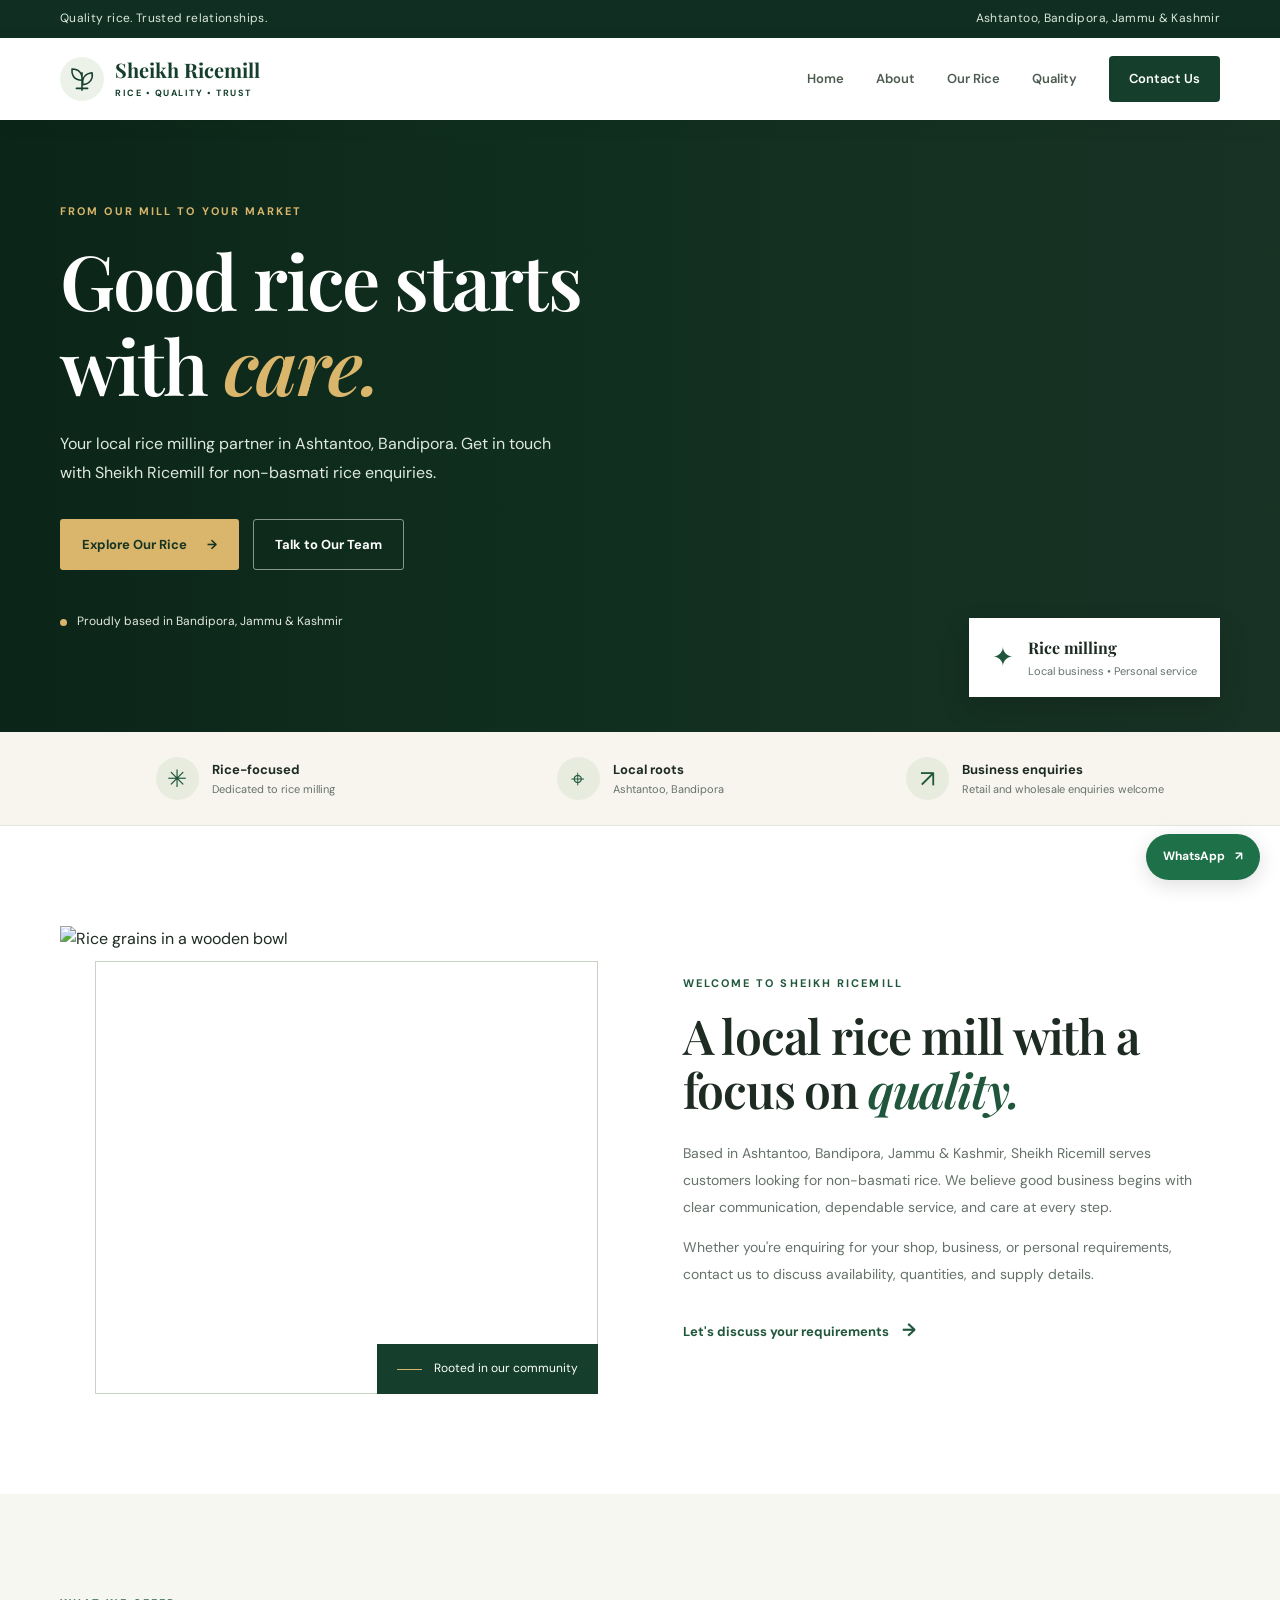
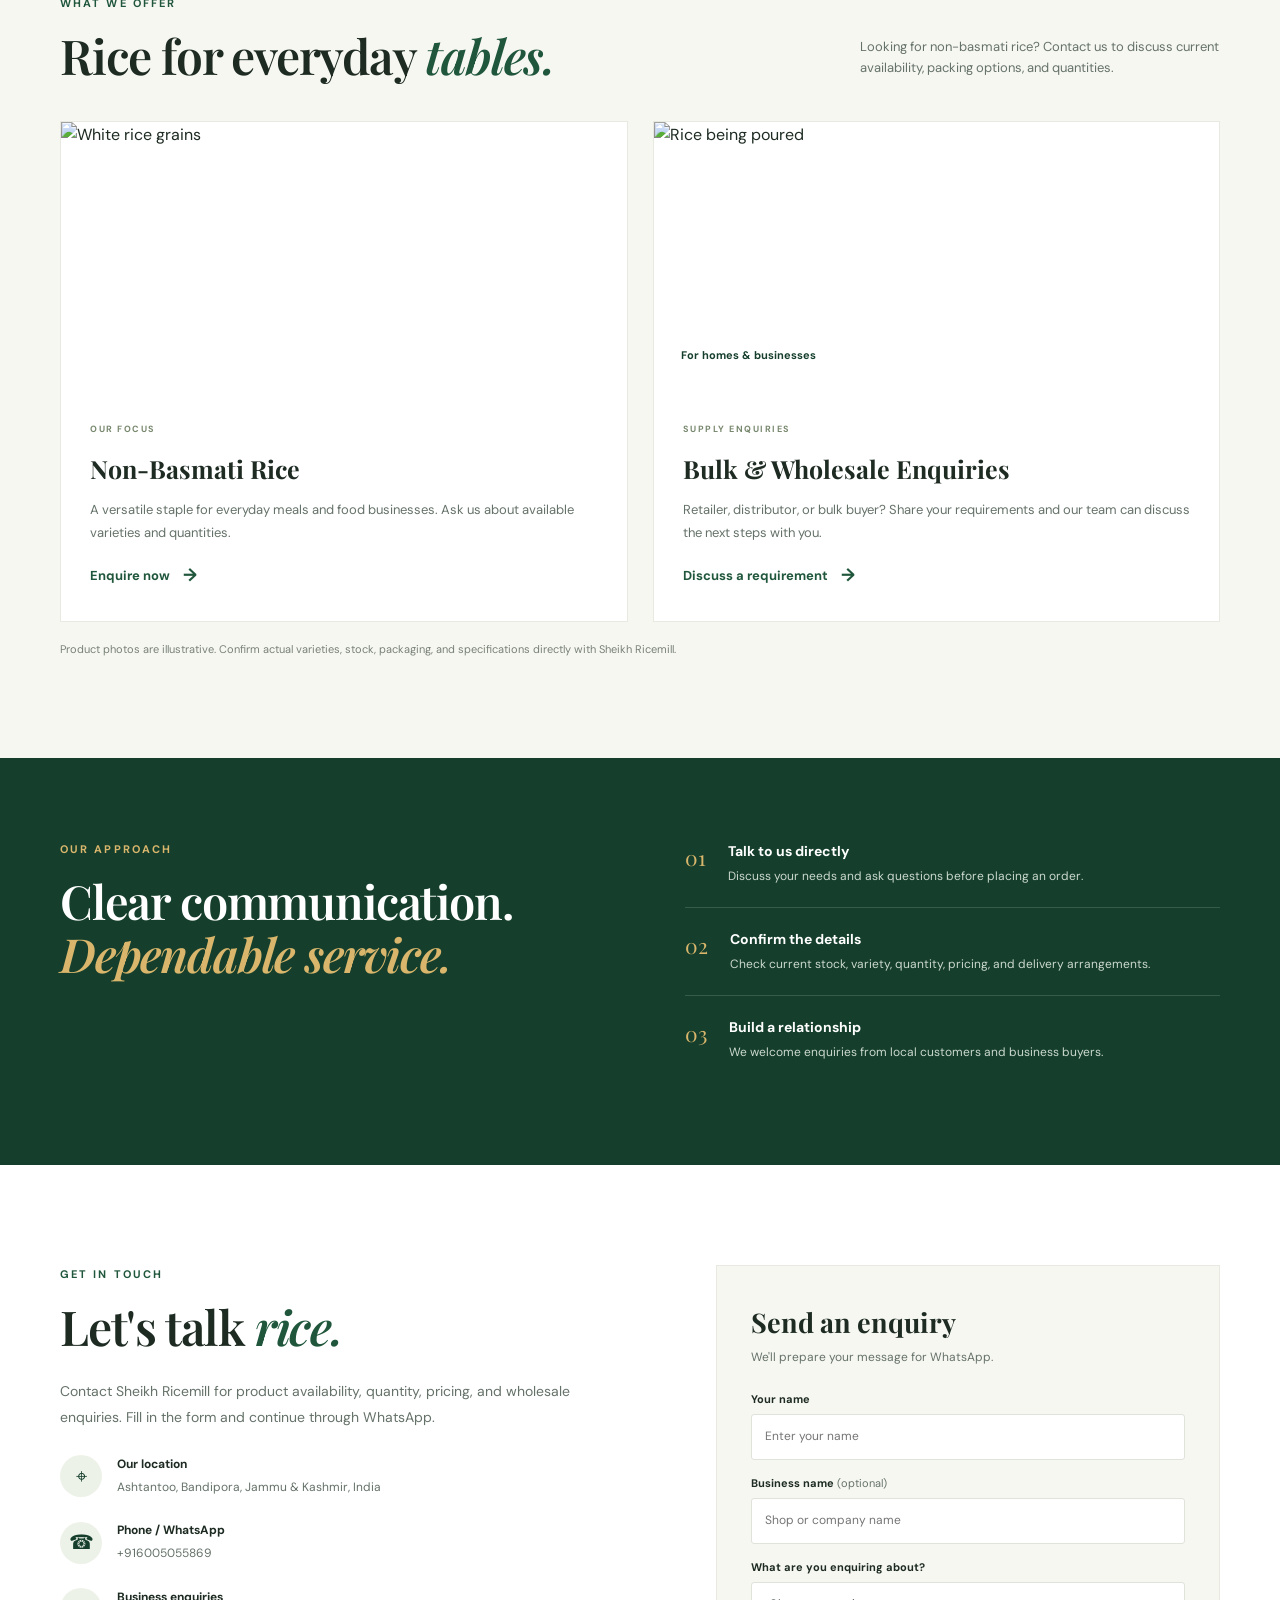
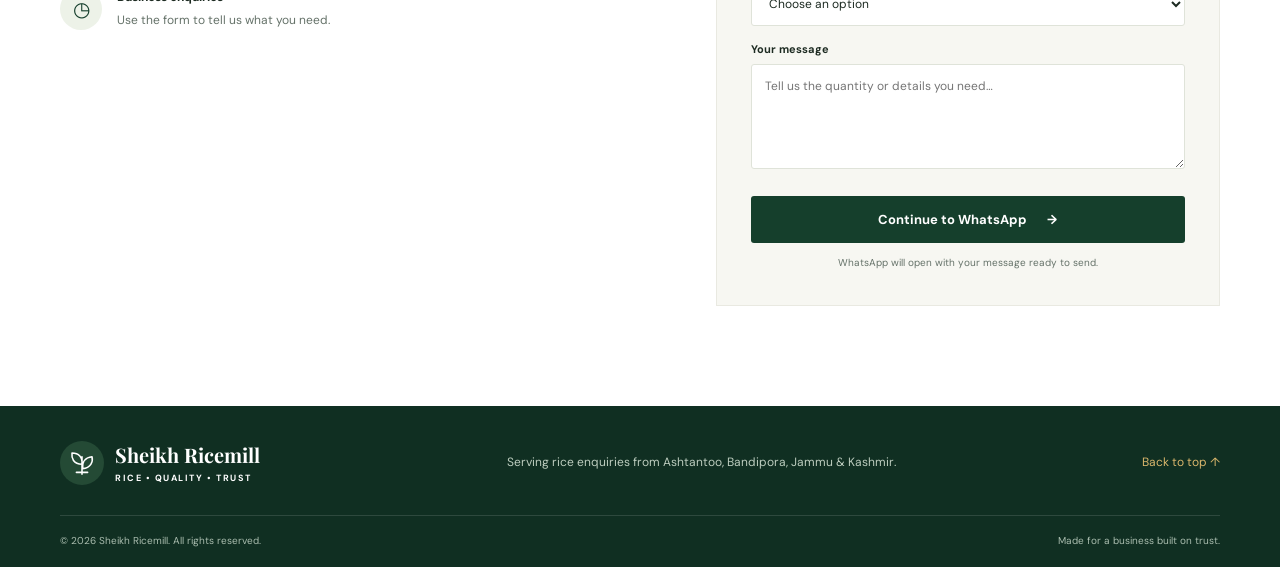
==== index.html @ 06259f1b "Add files via upload" ====
<!DOCTYPE html>
<html lang="en">
<head>
  <meta charset="UTF-8">
  <meta name="viewport" content="width=device-width, initial-scale=1.0">
  <meta name="description" content="Sheikh Ricemill in Ashtantoo, Bandipora, Jammu & Kashmir. Contact us for non-basmati rice enquiries and wholesale supply.">
  <meta name="theme-color" content="#153f2c">
  <title>Sheikh Ricemill | Non-Basmati Rice</title>
  <link rel="preconnect" href="https://fonts.googleapis.com">
  <link rel="preconnect" href="https://fonts.gstatic.com" crossorigin>
  <link href="https://fonts.googleapis.com/css2?family=DM+Sans:wght@400;500;600;700&family=Playfair+Display:wght@600;700&display=swap" rel="stylesheet">
  <link rel="stylesheet" href="styles.css">
</head>
<body>
  <div class="topbar"><div class="container topbar-inner"><span>Quality rice. Trusted relationships.</span><span>Ashtantoo, Bandipora, Jammu &amp; Kashmir</span></div></div>
  <header class="site-header">
    <div class="container nav-wrap">
      <a class="brand" href="#home" aria-label="Sheikh Ricemill home">
        <span class="brand-mark" aria-hidden="true"><svg viewBox="0 0 48 48"><path d="M24 42V14M24 26C10 26 7 16 8 8c11 0 17 7 16 18ZM25 33C38 32 42 22 40 14 30 15 24 22 25 33Z" fill="none" stroke="currentColor" stroke-width="2.5" stroke-linecap="round" stroke-linejoin="round"/><path d="M15 39h18" stroke="currentColor" stroke-width="2.5" stroke-linecap="round"/></svg></span>
        <span class="brand-copy"><strong>Sheikh Ricemill</strong><small>RICE • QUALITY • TRUST</small></span>
      </a>
      <button class="menu-toggle" aria-label="Open navigation" aria-expanded="false">☰</button>
      <nav class="nav-links" aria-label="Main navigation">
        <a href="#home">Home</a><a href="#about">About</a><a href="#products">Our Rice</a><a href="#quality">Quality</a><a href="#contact" class="nav-cta">Contact Us</a>
      </nav>
    </div>
  </header>

  <main>
    <section class="hero" id="home">
      <div class="hero-overlay"></div>
      <div class="container hero-content">
        <p class="eyebrow light">FROM OUR MILL TO YOUR MARKET</p>
        <h1>Good rice starts<br>with <em>care.</em></h1>
        <p class="hero-lede">Your local rice milling partner in Ashtantoo, Bandipora. Get in touch with Sheikh Ricemill for non-basmati rice enquiries.</p>
        <div class="hero-actions"><a class="button button-gold" href="#products">Explore Our Rice <span>→</span></a><a class="button button-outline" href="#contact">Talk to Our Team</a></div>
        <div class="hero-note"><span class="dot"></span> Proudly based in Bandipora, Jammu &amp; Kashmir</div>
      </div>
      <div class="hero-badge"><span class="badge-icon">✦</span><span><b>Rice milling</b><small>Local business • Personal service</small></span></div>
    </section>

    <section class="trust-strip"><div class="container trust-grid"><div><span class="trust-icon">✳</span><span><b>Rice-focused</b><small>Dedicated to rice milling</small></span></div><div><span class="trust-icon">⌖</span><span><b>Local roots</b><small>Ashtantoo, Bandipora</small></span></div><div><span class="trust-icon">↗</span><span><b>Business enquiries</b><small>Retail and wholesale enquiries welcome</small></span></div></div></section>

    <section class="section about-section" id="about"><div class="container two-col">
      <div class="about-art"><img src="https://images.unsplash.com/photo-1586201375761-83865001e31c?auto=format&fit=crop&w=1000&q=85" alt="Rice grains in a wooden bowl" loading="lazy"><div class="art-caption"><span class="caption-line"></span><span>Rooted in our community</span></div></div>
      <div class="section-copy"><p class="eyebrow">WELCOME TO SHEIKH RICEMILL</p><h2>A local rice mill with a focus on <em>quality.</em></h2><p>Based in Ashtantoo, Bandipora, Jammu &amp; Kashmir, Sheikh Ricemill serves customers looking for non-basmati rice. We believe good business begins with clear communication, dependable service, and care at every step.</p><p>Whether you're enquiring for your shop, business, or personal requirements, contact us to discuss availability, quantities, and supply details.</p><a class="text-link" href="#contact">Let's discuss your requirements <span>→</span></a></div>
    </div></section>

    <section class="section products-section" id="products"><div class="container"><div class="section-heading"><div><p class="eyebrow">WHAT WE OFFER</p><h2>Rice for everyday <em>tables.</em></h2></div><p>Looking for non-basmati rice? Contact us to discuss current availability, packing options, and quantities.</p></div>
      <div class="product-grid">
        <article class="product-card"><img src="https://images.unsplash.com/photo-1516684732162-798a0062be99?auto=format&fit=crop&w=900&q=85" alt="White rice grains" loading="lazy"><div class="product-body"><span class="product-tag">OUR FOCUS</span><h3>Non-Basmati Rice</h3><p>A versatile staple for everyday meals and food businesses. Ask us about available varieties and quantities.</p><a href="#contact" class="text-link">Enquire now <span>→</span></a></div></article>
        <article class="product-card product-card-feature"><div class="feature-image"><img src="https://images.unsplash.com/photo-1586444248902-2f64eddc13df?auto=format&fit=crop&w=900&q=85" alt="Rice being poured" loading="lazy"><span class="image-label">For homes &amp; businesses</span></div><div class="product-body"><span class="product-tag">SUPPLY ENQUIRIES</span><h3>Bulk &amp; Wholesale Enquiries</h3><p>Retailer, distributor, or bulk buyer? Share your requirements and our team can discuss the next steps with you.</p><a href="#contact" class="text-link">Discuss a requirement <span>→</span></a></div></article>
      </div><p class="small-note">Product photos are illustrative. Confirm actual varieties, stock, packaging, and specifications directly with Sheikh Ricemill.</p>
    </div></section>

    <section class="quality-section" id="quality"><div class="container quality-inner"><div><p class="eyebrow light">OUR APPROACH</p><h2>Clear communication.<br><em>Dependable service.</em></h2></div><div class="quality-points"><div><span>01</span><p><b>Talk to us directly</b><small>Discuss your needs and ask questions before placing an order.</small></p></div><div><span>02</span><p><b>Confirm the details</b><small>Check current stock, variety, quantity, pricing, and delivery arrangements.</small></p></div><div><span>03</span><p><b>Build a relationship</b><small>We welcome enquiries from local customers and business buyers.</small></p></div></div></div></section>

    <section class="section contact-section" id="contact"><div class="container contact-layout"><div class="section-copy"><p class="eyebrow">GET IN TOUCH</p><h2>Let's talk <em>rice.</em></h2><p>Contact Sheikh Ricemill for product availability, quantity, pricing, and wholesale enquiries. Fill in the form and continue through WhatsApp.</p><div class="contact-detail"><span class="detail-icon">⌖</span><div><b>Our location</b><span>Ashtantoo, Bandipora, Jammu &amp; Kashmir, India</span></div></div><div class="contact-detail"><span class="detail-icon">☎</span><div><b>Phone / WhatsApp</b><span id="phone-display">Add business phone number</span></div></div><div class="contact-detail"><span class="detail-icon">◷</span><div><b>Business enquiries</b><span>Use the form to tell us what you need.</span></div></div></div>
      <form class="enquiry-form" id="enquiry-form"><h3>Send an enquiry</h3><p>We'll prepare your message for WhatsApp.</p><label for="name">Your name</label><input id="name" name="name" type="text" placeholder="Enter your name" required maxlength="80"><label for="business">Business name <span>(optional)</span></label><input id="business" name="business" type="text" placeholder="Shop or company name" maxlength="100"><label for="interest">What are you enquiring about?</label><select id="interest" name="interest" required><option value="">Choose an option</option><option>Non-basmati rice availability</option><option>Wholesale / bulk supply</option><option>Price and packaging</option><option>Other enquiry</option></select><label for="message">Your message</label><textarea id="message" name="message" rows="4" placeholder="Tell us the quantity or details you need…" required maxlength="1000"></textarea><button class="button button-green form-button" type="submit">Continue to WhatsApp <span>→</span></button><p class="form-hint" id="form-hint">WhatsApp will open with your message ready to send.</p></form>
    </div></section>
  </main>

  <footer class="footer"><div class="container footer-main"><a class="brand brand-footer" href="#home"><span class="brand-mark"><svg viewBox="0 0 48 48"><path d="M24 42V14M24 26C10 26 7 16 8 8c11 0 17 7 16 18ZM25 33C38 32 42 22 40 14 30 15 24 22 25 33Z" fill="none" stroke="currentColor" stroke-width="2.5" stroke-linecap="round" stroke-linejoin="round"/><path d="M15 39h18" stroke="currentColor" stroke-width="2.5" stroke-linecap="round"/></svg></span><span class="brand-copy"><strong>Sheikh Ricemill</strong><small>RICE • QUALITY • TRUST</small></span></a><p>Serving rice enquiries from Ashtantoo, Bandipora, Jammu &amp; Kashmir.</p><a href="#home" class="back-top">Back to top ↑</a></div><div class="container footer-bottom"><span>© <span id="year"></span> Sheikh Ricemill. All rights reserved.</span><span>Made for a business built on trust.</span></div></footer>
  <a class="floating-whatsapp" id="floating-whatsapp" href="#contact" aria-label="Contact us on WhatsApp">WhatsApp <span>↗</span></a>
  <script src="script.js"></script>
</body>
</html>
---- styles.css ----
:root{--green:#153f2c;--green2:#20573c;--gold:#d9b66c;--cream:#f7f5ee;--ink:#1d2b22;--muted:#657269;--line:#e4e7df}*{box-sizing:border-box}html{scroll-behavior:smooth;scroll-padding-top:90px}body{margin:0;font-family:"DM Sans",sans-serif;color:var(--ink);line-height:1.65}img{max-width:100%;display:block}a{color:inherit;text-decoration:none}.container{width:min(1160px,calc(100% - 44px));margin:auto}.topbar{background:#102f22;color:#dce8dc;font-size:12px;letter-spacing:.03em}.topbar-inner{display:flex;justify-content:space-between;padding:9px 0}.site-header{background:#fff;position:sticky;top:0;z-index:10;box-shadow:0 4px 20px #172e2010}.nav-wrap{height:82px;display:flex;align-items:center;justify-content:space-between}.brand{display:flex;align-items:center;gap:11px;color:var(--green)}.brand-mark{width:44px;height:44px;display:grid;place-items:center;background:#edf2e8;border-radius:50%;padding:7px}.brand-mark svg{width:100%;height:100%}.brand-copy{display:flex;flex-direction:column;line-height:1.2}.brand-copy strong{font-family:"Playfair Display",serif;font-size:20px}.brand-copy small{font-size:9px;letter-spacing:.17em;margin-top:6px;font-weight:700}.nav-links{display:flex;align-items:center;gap:32px;font-size:13px;font-weight:600}.nav-links>a:not(.nav-cta){color:#4d5c51}.nav-links>a:hover{color:var(--green2)}.nav-cta{background:var(--green);color:#fff;padding:12px 20px;border-radius:4px}.menu-toggle{display:none;border:0;background:none;font-size:25px;color:var(--green)}.hero{position:relative;min-height:610px;display:flex;align-items:center;background:#1a3527 url("https://images.unsplash.com/photo-1501436513145-30f24e19fcc4?auto=format&fit=crop&w=2000&q=90") center 54%/cover no-repeat;color:#fff}.hero-overlay{position:absolute;inset:0;background:linear-gradient(90deg,rgba(10,36,23,.93) 0%,rgba(14,45,29,.82) 42%,rgba(13,37,25,.18) 100%)}.hero-content{position:relative;padding:82px 0 100px}.eyebrow{font-size:11px;letter-spacing:.19em;font-weight:700;color:var(--green2);margin:0 0 17px}.eyebrow.light{color:var(--gold)}h1,h2{font-family:"Playfair Display",serif;line-height:1.12;font-weight:600;letter-spacing:-.025em}h1{font-size:clamp(48px,6vw,76px);margin:0 0 23px;max-width:650px}h1 em,h2 em{font-weight:600;color:var(--gold)}.hero-lede{max-width:520px;color:#e0e9e0;font-size:16px;line-height:1.8}.hero-actions{display:flex;gap:14px;margin-top:31px;flex-wrap:wrap}.button{display:inline-flex;justify-content:center;align-items:center;gap:20px;padding:14px 21px;border-radius:3px;border:1px solid transparent;font-family:inherit;font-size:13px;font-weight:700;cursor:pointer;transition:.2s}.button:hover{transform:translateY(-2px)}.button-gold{background:var(--gold);color:#173523}.button-outline{border-color:#ffffff80;color:#fff}.button-outline:hover{background:#ffffff12}.hero-note{margin-top:42px;font-size:12px;color:#e3e9df;display:flex;align-items:center;gap:10px}.dot{width:7px;height:7px;border-radius:50%;background:var(--gold)}.hero-badge{position:absolute;right:max(22px,calc((100vw - 1160px)/2));bottom:35px;background:#fff;color:var(--ink);display:flex;align-items:center;gap:14px;padding:17px 23px;box-shadow:0 12px 30px #0002}.badge-icon{color:var(--green2);font-size:26px}.hero-badge b,.hero-badge small{display:block}.hero-badge b{font-family:"Playfair Display",serif;font-size:16px}.hero-badge small{font-size:11px;color:var(--muted)}.trust-strip{background:var(--cream);border-bottom:1px solid var(--line)}.trust-grid{display:grid;grid-template-columns:repeat(3,1fr);padding:25px 0;gap:25px}.trust-grid>div{display:flex;align-items:center;gap:13px;justify-content:center}.trust-icon{font-size:24px;color:var(--green2);background:#e7ecdf;width:43px;height:43px;border-radius:50%;display:grid;place-items:center}.trust-grid b,.trust-grid small{display:block}.trust-grid b{font-size:13px}.trust-grid small{font-size:11px;color:var(--muted)}.section{padding:100px 0}.two-col{display:grid;grid-template-columns:1fr 1fr;align-items:center;gap:85px}.about-art{position:relative;padding:0 25px 28px 0}.about-art:before{content:"";position:absolute;inset:35px 0 0 35px;border:1px solid #c9d3c5;z-index:-1}.about-art img{height:440px;width:100%;object-fit:cover}.art-caption{position:absolute;bottom:0;right:0;background:var(--green);color:white;display:flex;align-items:center;gap:12px;padding:15px 20px;font-size:12px}.caption-line{width:25px;height:1px;background:var(--gold)}.section-copy h2,.section-heading h2,.quality-inner h2{font-size:clamp(34px,4vw,48px);margin:0 0 24px}.section-copy h2 em,.section-heading h2 em{color:var(--green2)}.section-copy>p:not(.eyebrow){color:var(--muted);font-size:14px;line-height:1.9}.text-link{display:inline-flex;align-items:center;gap:13px;color:var(--green2);font-size:13px;font-weight:700;margin-top:15px}.text-link span{font-size:18px;transition:.2s}.text-link:hover span{transform:translateX(4px)}.products-section{background:#f7f7f2}.section-heading{display:flex;align-items:end;justify-content:space-between;gap:50px;margin-bottom:38px}.section-heading h2{margin-bottom:0}.section-heading>p{max-width:360px;color:var(--muted);font-size:13px;margin:0 0 4px}.product-grid{display:grid;grid-template-columns:1fr 1fr;gap:25px}.product-card{background:#fff;border:1px solid #e8e9e1}.product-card>img,.feature-image img{width:100%;height:265px;object-fit:cover}.feature-image{position:relative}.image-label{position:absolute;bottom:15px;left:15px;background:#fff;padding:8px 12px;font-size:11px;font-weight:700;color:var(--green)}.product-body{padding:27px 29px 30px}.product-tag{font-size:9px;font-weight:700;letter-spacing:.17em;color:#78886e}.product-body h3{font-family:"Playfair Display",serif;font-size:25px;margin:8px 0}.product-body p{font-size:13px;color:var(--muted);line-height:1.8;margin:0}.product-body .text-link{margin-top:17px}.small-note{font-size:11px;color:#788176;margin:18px 0 0}.quality-section{background:var(--green);color:#fff;padding:82px 0}.quality-inner{display:grid;grid-template-columns:1fr 1fr;gap:90px;align-items:start}.quality-inner h2{font-size:clamp(35px,4vw,47px)}.quality-points>div{display:flex;gap:22px;padding:0 0 20px;margin-bottom:20px;border-bottom:1px solid #ffffff25}.quality-points>div:last-child{border-bottom:0;margin-bottom:0}.quality-points>div>span{font-family:"Playfair Display",serif;color:var(--gold);font-size:21px}.quality-points p{margin:0}.quality-points b,.quality-points small{display:block}.quality-points b{font-size:14px}.quality-points small{font-size:12px;color:#cbd8ce;margin-top:4px}.contact-layout{display:grid;grid-template-columns:1fr .9fr;gap:95px;align-items:start}.contact-detail{display:flex;align-items:center;gap:15px;margin-top:24px}.detail-icon{width:42px;height:42px;display:grid;place-items:center;border-radius:50%;background:#edf2e8;color:var(--green);font-size:20px}.contact-detail b,.contact-detail span:not(.detail-icon){display:block}.contact-detail b{font-size:12px}.contact-detail div span{font-size:12px;color:var(--muted);margin-top:3px}.enquiry-form{padding:34px;background:#f7f7f2;border:1px solid #e9e9e1}.enquiry-form h3{font-family:"Playfair Display",serif;font-size:27px;margin:0}.enquiry-form>p{font-size:12px;color:var(--muted);margin:4px 0 22px}.enquiry-form label{display:block;font-size:11px;font-weight:700;margin:14px 0 6px}.enquiry-form label span{font-weight:400;color:var(--muted)}input,select,textarea{width:100%;border:1px solid #dfe3d9;background:#fff;border-radius:3px;padding:12px 13px;font:inherit;font-size:12px;color:var(--ink);outline:none}input:focus,select:focus,textarea:focus{border-color:#729276;box-shadow:0 0 0 3px #20573c12}textarea{resize:vertical}.form-button{width:100%;margin-top:18px}.button-green{background:var(--green);color:#fff}.form-hint{font-size:10px!important;margin:12px 0 0!important;text-align:center}.footer{background:#102f22;color:#dbe6dc;padding:35px 0 0}.footer-main{display:flex;align-items:center;justify-content:space-between;gap:25px;padding-bottom:30px}.brand-footer{color:#fff}.brand-footer .brand-mark{background:#244a35}.footer-main>p{font-size:12px;color:#bdcdbf}.back-top{font-size:12px;color:var(--gold)}.footer-bottom{border-top:1px solid #ffffff20;padding:17px 0;display:flex;justify-content:space-between;gap:20px;font-size:10px;color:#aabdaf}.floating-whatsapp{position:fixed;right:20px;bottom:20px;background:#1d7047;color:white;padding:13px 17px;border-radius:30px;font-size:12px;font-weight:700;box-shadow:0 5px 20px #0002;z-index:8}.floating-whatsapp span{margin-left:7px}.floating-whatsapp:hover{background:#155637}
@media(max-width:800px){.container{width:min(100% - 32px,600px)}.topbar-inner{gap:10px;font-size:10px}.topbar-inner span:last-child{text-align:right}.nav-wrap{height:72px}.brand-copy strong{font-size:18px}.menu-toggle{display:block}.nav-links{display:none;position:absolute;top:72px;left:0;right:0;background:white;padding:20px 24px 24px;box-shadow:0 12px 20px #0001;flex-direction:column;align-items:stretch;gap:17px}.nav-links.open{display:flex}.nav-cta{text-align:center}.hero{min-height:620px;background-position:58% center}.hero-overlay{background:linear-gradient(90deg,rgba(10,36,23,.94),rgba(14,45,29,.65))}.hero-content{padding:70px 0 115px}.hero-badge{right:16px;bottom:18px;padding:12px 15px}.trust-grid{grid-template-columns:1fr;gap:17px;padding:22px 0}.trust-grid>div{justify-content:flex-start}.section{padding:70px 0}.two-col,.quality-inner,.contact-layout{grid-template-columns:1fr;gap:42px}.about-art img{height:330px}.section-heading{display:block}.section-heading>p{margin-top:20px}.product-grid{grid-template-columns:1fr}.product-card>img,.feature-image img{height:230px}.quality-section{padding:65px 0}.contact-layout{gap:35px}.enquiry-form{padding:25px}.footer-main{align-items:flex-start;flex-direction:column;gap:12px}.footer-main>p{margin:0}.footer-bottom{flex-direction:column;gap:5px}.floating-whatsapp{right:12px;bottom:12px}}
@media(prefers-reduced-motion:reduce){html{scroll-behavior:auto}*,*:before,*:after{transition:none!important}}
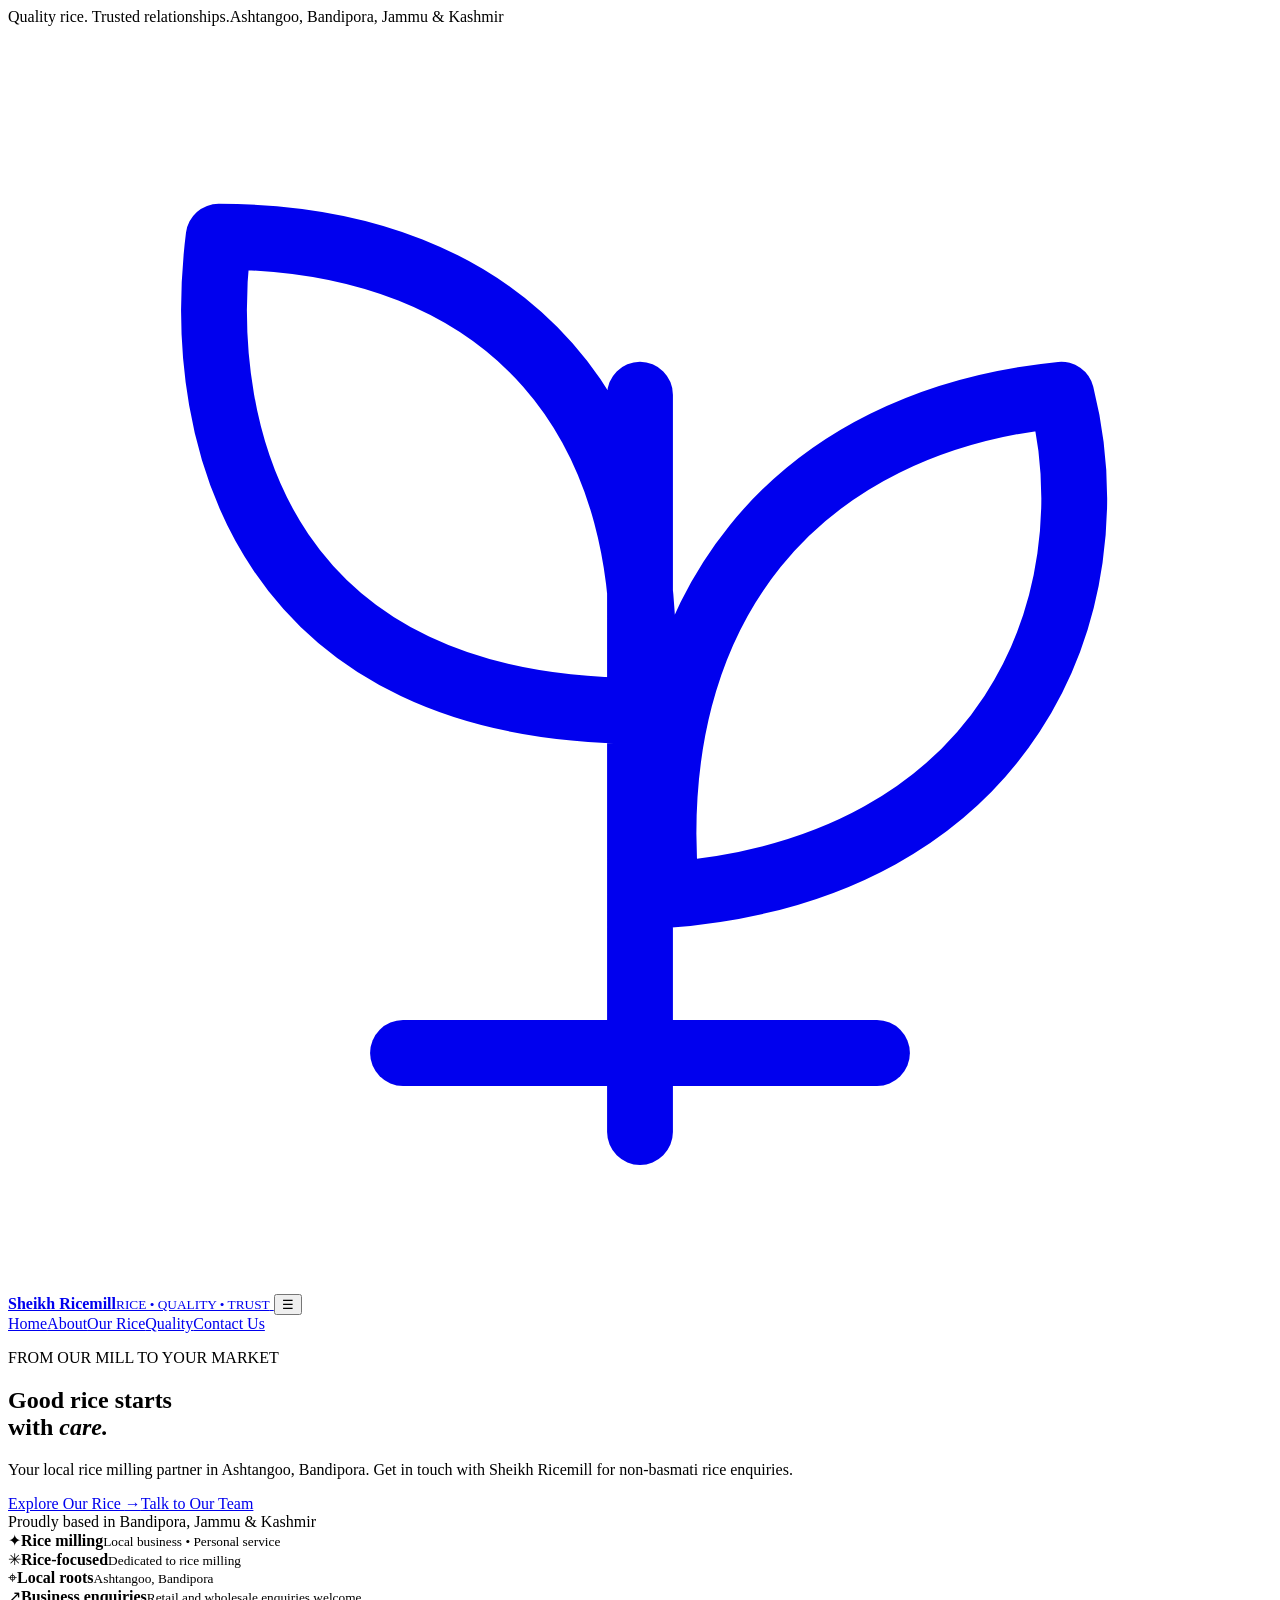
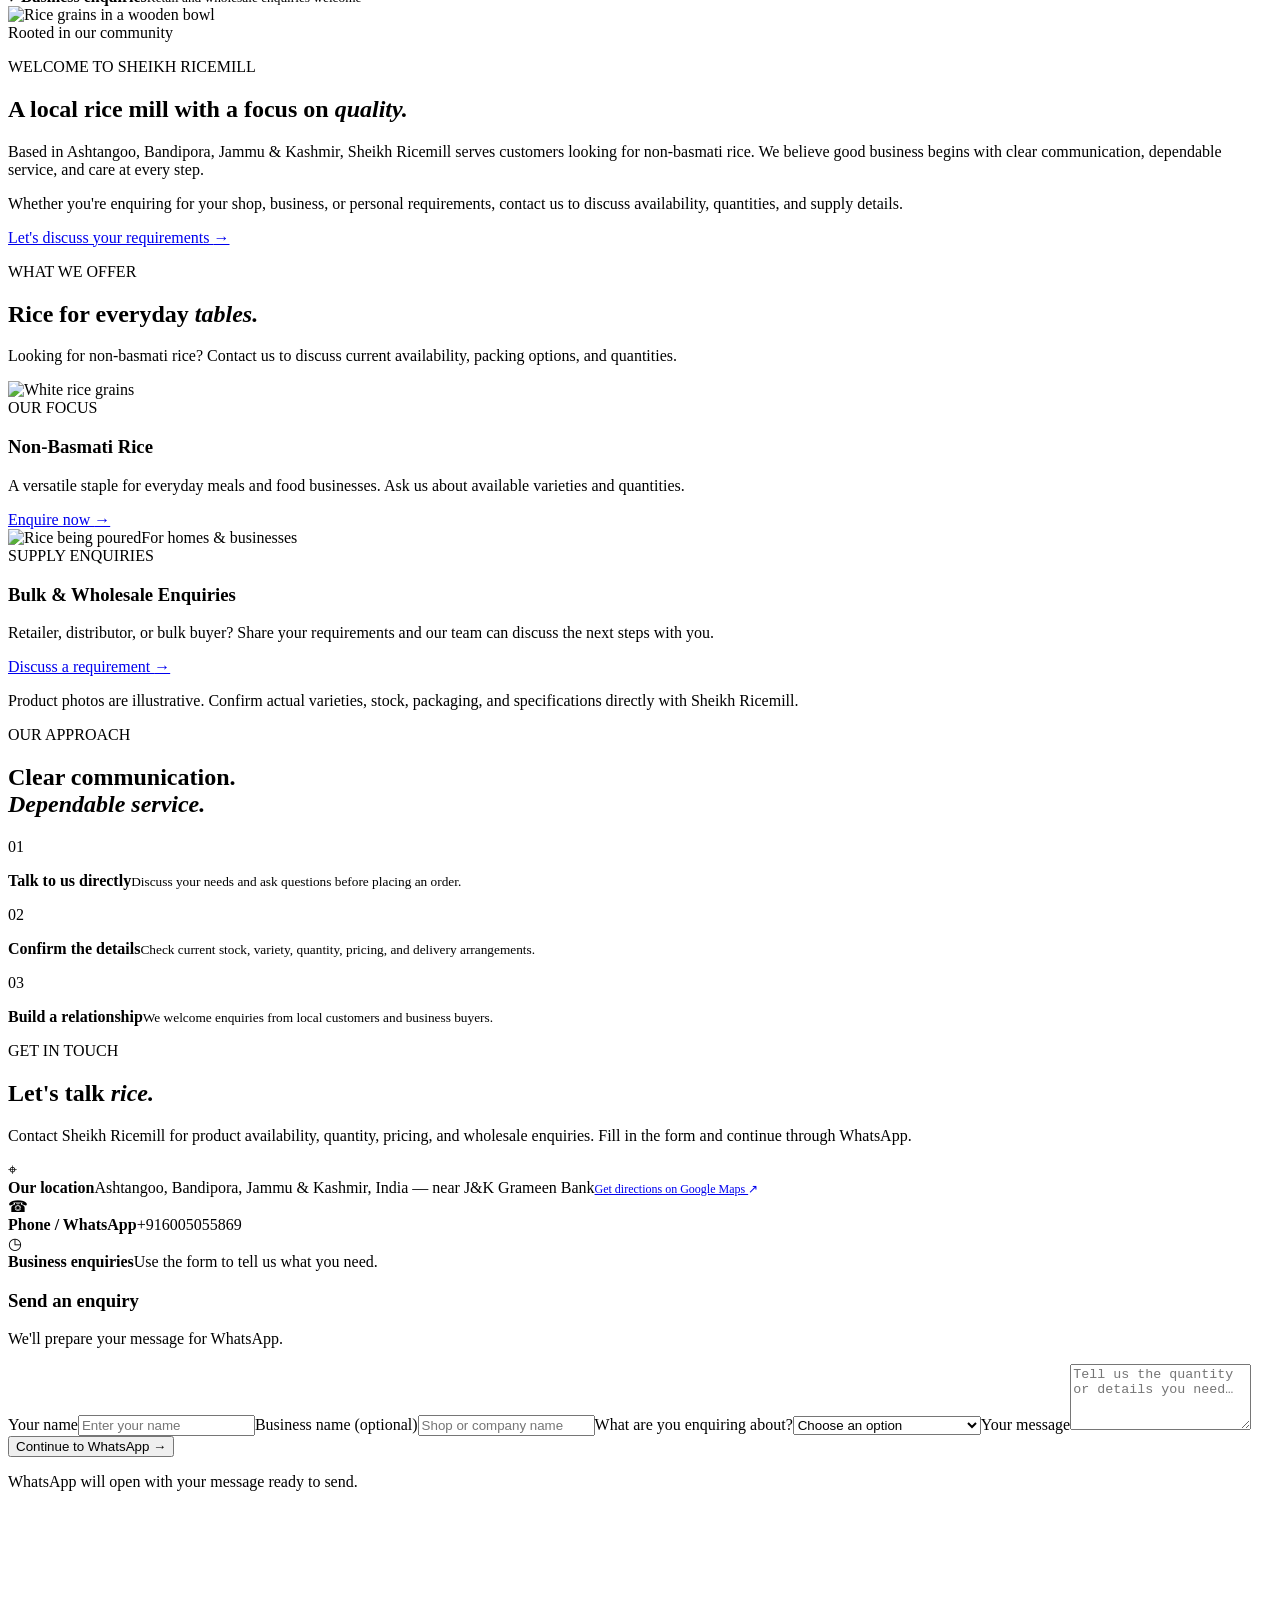
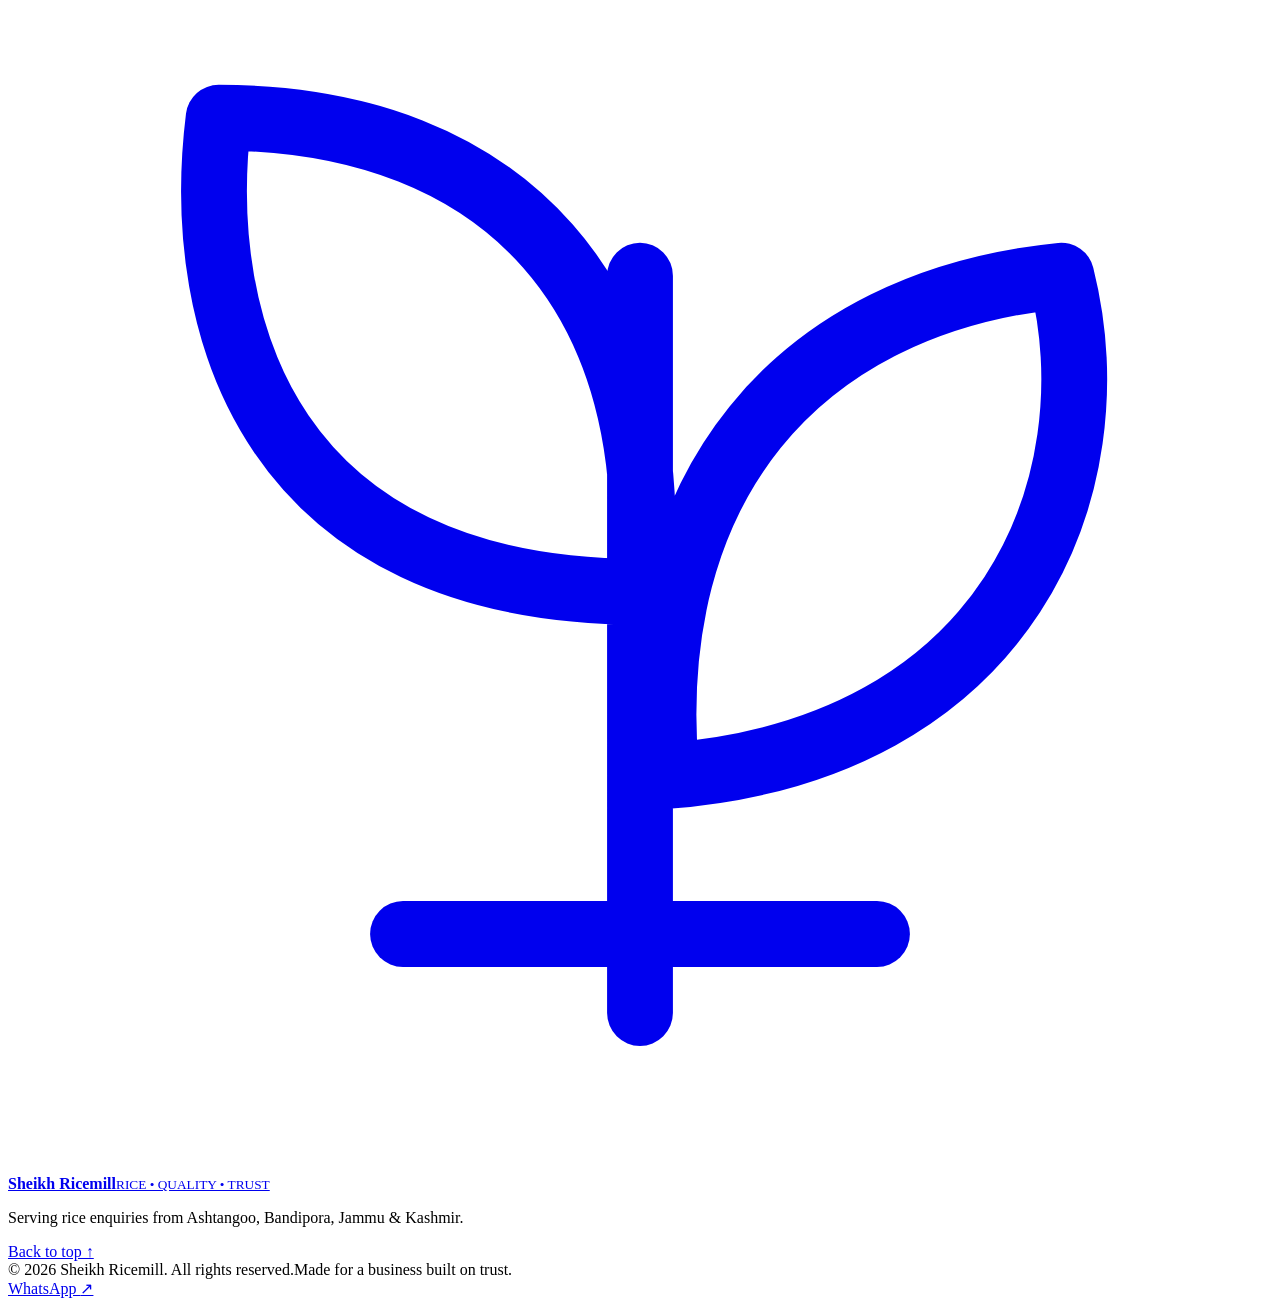
==== commit 7ad04e6b: "Add files via upload" ====
--- a/index.html
+++ b/index.html
@@ -3,7 +3,35 @@
 <head>
   <meta charset="UTF-8">
   <meta name="viewport" content="width=device-width, initial-scale=1.0">
-  <meta name="description" content="Sheikh Ricemill in Ashtantoo, Bandipora, Jammu & Kashmir. Contact us for non-basmati rice enquiries and wholesale supply.">
+
+  <meta name="robots" content="index, follow, max-image-preview:large">
+  <meta name="keywords" content="Sheikh Ricemill, rice mill Ashtangoo, rice mill Bandipora, non-basmati rice Bandipora, rice supplier Jammu Kashmir, wholesale rice Bandipora">
+  <meta property="og:type" content="website">
+  <meta property="og:title" content="Sheikh Ricemill | Non-Basmati Rice in Ashtangoo, Bandipora">
+  <meta property="og:description" content="Contact Sheikh Ricemill for non-basmati rice enquiries in Ashtangoo, Bandipora, Jammu & Kashmir, near J&K Grameen Bank.">
+  <meta property="og:url" content="https://owaisreyaz9876-lang.github.io/Sheikh-Rice-Mill/">
+  <meta name="twitter:card" content="summary_large_image">
+  <link rel="canonical" href="https://owaisreyaz9876-lang.github.io/Sheikh-Rice-Mill/">
+  <script type="application/ld+json">
+  {
+    "@context": "https://schema.org",
+    "@type": "LocalBusiness",
+    "name": "Sheikh Ricemill",
+    "url": "https://owaisreyaz9876-lang.github.io/Sheikh-Rice-Mill/",
+    "telephone": "+916005055869",
+    "description": "Non-basmati rice enquiries and rice milling business in Ashtangoo, Bandipora, Jammu & Kashmir, India.",
+    "address": {
+      "@type": "PostalAddress",
+      "streetAddress": "Near J&K Grameen Bank, Ashtangoo",
+      "addressLocality": "Bandipora",
+      "addressRegion": "Jammu and Kashmir",
+      "addressCountry": "IN"
+    },
+    "areaServed": "Bandipora, Jammu and Kashmir"
+  }
+  </script>
+
+  <meta name="description" content="Sheikh Ricemill in Ashtangoo, Bandipora, Jammu & Kashmir. Contact us for non-basmati rice enquiries and wholesale supply.">
   <meta name="theme-color" content="#153f2c">
   <title>Sheikh Ricemill | Non-Basmati Rice</title>
   <link rel="preconnect" href="https://fonts.googleapis.com">
@@ -12,7 +40,7 @@
   <link rel="stylesheet" href="styles.css">
 </head>
 <body>
-  <div class="topbar"><div class="container topbar-inner"><span>Quality rice. Trusted relationships.</span><span>Ashtantoo, Bandipora, Jammu &amp; Kashmir</span></div></div>
+  <div class="topbar"><div class="container topbar-inner"><span>Quality rice. Trusted relationships.</span><span>Ashtangoo, Bandipora, Jammu &amp; Kashmir</span></div></div>
   <header class="site-header">
     <div class="container nav-wrap">
       <a class="brand" href="#home" aria-label="Sheikh Ricemill home">
@@ -32,18 +60,18 @@
       <div class="container hero-content">
         <p class="eyebrow light">FROM OUR MILL TO YOUR MARKET</p>
         <h1>Good rice starts<br>with <em>care.</em></h1>
-        <p class="hero-lede">Your local rice milling partner in Ashtantoo, Bandipora. Get in touch with Sheikh Ricemill for non-basmati rice enquiries.</p>
+        <p class="hero-lede">Your local rice milling partner in Ashtangoo, Bandipora. Get in touch with Sheikh Ricemill for non-basmati rice enquiries.</p>
         <div class="hero-actions"><a class="button button-gold" href="#products">Explore Our Rice <span>→</span></a><a class="button button-outline" href="#contact">Talk to Our Team</a></div>
         <div class="hero-note"><span class="dot"></span> Proudly based in Bandipora, Jammu &amp; Kashmir</div>
       </div>
       <div class="hero-badge"><span class="badge-icon">✦</span><span><b>Rice milling</b><small>Local business • Personal service</small></span></div>
     </section>
 
-    <section class="trust-strip"><div class="container trust-grid"><div><span class="trust-icon">✳</span><span><b>Rice-focused</b><small>Dedicated to rice milling</small></span></div><div><span class="trust-icon">⌖</span><span><b>Local roots</b><small>Ashtantoo, Bandipora</small></span></div><div><span class="trust-icon">↗</span><span><b>Business enquiries</b><small>Retail and wholesale enquiries welcome</small></span></div></div></section>
+    <section class="trust-strip"><div class="container trust-grid"><div><span class="trust-icon">✳</span><span><b>Rice-focused</b><small>Dedicated to rice milling</small></span></div><div><span class="trust-icon">⌖</span><span><b>Local roots</b><small>Ashtangoo, Bandipora</small></span></div><div><span class="trust-icon">↗</span><span><b>Business enquiries</b><small>Retail and wholesale enquiries welcome</small></span></div></div></section>
 
     <section class="section about-section" id="about"><div class="container two-col">
       <div class="about-art"><img src="https://images.unsplash.com/photo-1586201375761-83865001e31c?auto=format&fit=crop&w=1000&q=85" alt="Rice grains in a wooden bowl" loading="lazy"><div class="art-caption"><span class="caption-line"></span><span>Rooted in our community</span></div></div>
-      <div class="section-copy"><p class="eyebrow">WELCOME TO SHEIKH RICEMILL</p><h2>A local rice mill with a focus on <em>quality.</em></h2><p>Based in Ashtantoo, Bandipora, Jammu &amp; Kashmir, Sheikh Ricemill serves customers looking for non-basmati rice. We believe good business begins with clear communication, dependable service, and care at every step.</p><p>Whether you're enquiring for your shop, business, or personal requirements, contact us to discuss availability, quantities, and supply details.</p><a class="text-link" href="#contact">Let's discuss your requirements <span>→</span></a></div>
+      <div class="section-copy"><p class="eyebrow">WELCOME TO SHEIKH RICEMILL</p><h2>A local rice mill with a focus on <em>quality.</em></h2><p>Based in Ashtangoo, Bandipora, Jammu &amp; Kashmir, Sheikh Ricemill serves customers looking for non-basmati rice. We believe good business begins with clear communication, dependable service, and care at every step.</p><p>Whether you're enquiring for your shop, business, or personal requirements, contact us to discuss availability, quantities, and supply details.</p><a class="text-link" href="#contact">Let's discuss your requirements <span>→</span></a></div>
     </div></section>
 
     <section class="section products-section" id="products"><div class="container"><div class="section-heading"><div><p class="eyebrow">WHAT WE OFFER</p><h2>Rice for everyday <em>tables.</em></h2></div><p>Looking for non-basmati rice? Contact us to discuss current availability, packing options, and quantities.</p></div>
@@ -55,12 +83,12 @@
 
     <section class="quality-section" id="quality"><div class="container quality-inner"><div><p class="eyebrow light">OUR APPROACH</p><h2>Clear communication.<br><em>Dependable service.</em></h2></div><div class="quality-points"><div><span>01</span><p><b>Talk to us directly</b><small>Discuss your needs and ask questions before placing an order.</small></p></div><div><span>02</span><p><b>Confirm the details</b><small>Check current stock, variety, quantity, pricing, and delivery arrangements.</small></p></div><div><span>03</span><p><b>Build a relationship</b><small>We welcome enquiries from local customers and business buyers.</small></p></div></div></div></section>
 
-    <section class="section contact-section" id="contact"><div class="container contact-layout"><div class="section-copy"><p class="eyebrow">GET IN TOUCH</p><h2>Let's talk <em>rice.</em></h2><p>Contact Sheikh Ricemill for product availability, quantity, pricing, and wholesale enquiries. Fill in the form and continue through WhatsApp.</p><div class="contact-detail"><span class="detail-icon">⌖</span><div><b>Our location</b><span>Ashtantoo, Bandipora, Jammu &amp; Kashmir, India</span></div></div><div class="contact-detail"><span class="detail-icon">☎</span><div><b>Phone / WhatsApp</b><span id="phone-display">Add business phone number</span></div></div><div class="contact-detail"><span class="detail-icon">◷</span><div><b>Business enquiries</b><span>Use the form to tell us what you need.</span></div></div></div>
+    <section class="section contact-section" id="contact"><div class="container contact-layout"><div class="section-copy"><p class="eyebrow">GET IN TOUCH</p><h2>Let's talk <em>rice.</em></h2><p>Contact Sheikh Ricemill for product availability, quantity, pricing, and wholesale enquiries. Fill in the form and continue through WhatsApp.</p><div class="contact-detail"><span class="detail-icon">⌖</span><div><b>Our location</b><span>Ashtangoo, Bandipora, Jammu &amp; Kashmir, India — near J&amp;K Grameen Bank</span><a class="text-link map-link" href="https://www.google.com/maps/search/?api=1&amp;query=Sheikh+Ricemill+near+J%26K+Grameen+Bank%2C+Ashtangoo%2C+Bandipora%2C+Jammu+and+Kashmir" target="_blank" rel="noopener noreferrer">Get directions on Google Maps <span>↗</span></a></div></div><div class="contact-detail"><span class="detail-icon">☎</span><div><b>Phone / WhatsApp</b><span id="phone-display">Add business phone number</span></div></div><div class="contact-detail"><span class="detail-icon">◷</span><div><b>Business enquiries</b><span>Use the form to tell us what you need.</span></div></div></div>
       <form class="enquiry-form" id="enquiry-form"><h3>Send an enquiry</h3><p>We'll prepare your message for WhatsApp.</p><label for="name">Your name</label><input id="name" name="name" type="text" placeholder="Enter your name" required maxlength="80"><label for="business">Business name <span>(optional)</span></label><input id="business" name="business" type="text" placeholder="Shop or company name" maxlength="100"><label for="interest">What are you enquiring about?</label><select id="interest" name="interest" required><option value="">Choose an option</option><option>Non-basmati rice availability</option><option>Wholesale / bulk supply</option><option>Price and packaging</option><option>Other enquiry</option></select><label for="message">Your message</label><textarea id="message" name="message" rows="4" placeholder="Tell us the quantity or details you need…" required maxlength="1000"></textarea><button class="button button-green form-button" type="submit">Continue to WhatsApp <span>→</span></button><p class="form-hint" id="form-hint">WhatsApp will open with your message ready to send.</p></form>
     </div></section>
   </main>
 
-  <footer class="footer"><div class="container footer-main"><a class="brand brand-footer" href="#home"><span class="brand-mark"><svg viewBox="0 0 48 48"><path d="M24 42V14M24 26C10 26 7 16 8 8c11 0 17 7 16 18ZM25 33C38 32 42 22 40 14 30 15 24 22 25 33Z" fill="none" stroke="currentColor" stroke-width="2.5" stroke-linecap="round" stroke-linejoin="round"/><path d="M15 39h18" stroke="currentColor" stroke-width="2.5" stroke-linecap="round"/></svg></span><span class="brand-copy"><strong>Sheikh Ricemill</strong><small>RICE • QUALITY • TRUST</small></span></a><p>Serving rice enquiries from Ashtantoo, Bandipora, Jammu &amp; Kashmir.</p><a href="#home" class="back-top">Back to top ↑</a></div><div class="container footer-bottom"><span>© <span id="year"></span> Sheikh Ricemill. All rights reserved.</span><span>Made for a business built on trust.</span></div></footer>
+  <footer class="footer"><div class="container footer-main"><a class="brand brand-footer" href="#home"><span class="brand-mark"><svg viewBox="0 0 48 48"><path d="M24 42V14M24 26C10 26 7 16 8 8c11 0 17 7 16 18ZM25 33C38 32 42 22 40 14 30 15 24 22 25 33Z" fill="none" stroke="currentColor" stroke-width="2.5" stroke-linecap="round" stroke-linejoin="round"/><path d="M15 39h18" stroke="currentColor" stroke-width="2.5" stroke-linecap="round"/></svg></span><span class="brand-copy"><strong>Sheikh Ricemill</strong><small>RICE • QUALITY • TRUST</small></span></a><p>Serving rice enquiries from Ashtangoo, Bandipora, Jammu &amp; Kashmir.</p><a href="#home" class="back-top">Back to top ↑</a></div><div class="container footer-bottom"><span>© <span id="year"></span> Sheikh Ricemill. All rights reserved.</span><span>Made for a business built on trust.</span></div></footer>
   <a class="floating-whatsapp" id="floating-whatsapp" href="#contact" aria-label="Contact us on WhatsApp">WhatsApp <span>↗</span></a>
   <script src="script.js"></script>
 </body>
--- a/styles.css
+++ b/styles.css
@@ -1,3 +1,2 @@
- :root{--green:#153f2c;--green2:#20573c;--gold:#d9b66c;--cream:#f7f5ee;--ink:#1d2b22;--muted:#657269;--line:#e4e7df}*{box-sizing:border-box}html{scroll-behavior:smooth;scroll-padding-top:90px}body{margin:0;font-family:"DM Sans",sans-serif;color:var(--ink);line-height:1.65}img{max-width:100%;display:block}a{color:inherit;text-decoration:none}.container{width:min(1160px,calc(100% - 44px));margin:auto}.topbar{background:#102f22;color:#dce8dc;font-size:12px;letter-spacing:.03em}.topbar-inner{display:flex;justify-content:space-between;padding:9px 0}.site-header{background:#fff;position:sticky;top:0;z-index:10;box-shadow:0 4px 20px #172e2010}.nav-wrap{height:82px;display:flex;align-items:center;justify-content:space-between}.brand{display:flex;align-items:center;gap:11px;color:var(--green)}.brand-mark{width:44px;height:44px;display:grid;place-items:center;background:#edf2e8;border-radius:50%;padding:7px}.brand-mark svg{width:100%;height:100%}.brand-copy{display:flex;flex-direction:column;line-height:1.2}.brand-copy strong{font-family:"Playfair Display",serif;font-size:20px}.brand-copy small{font-size:9px;letter-spacing:.17em;margin-top:6px;font-weight:700}.nav-links{display:flex;align-items:center;gap:32px;font-size:13px;font-weight:600}.nav-links>a:not(.nav-cta){color:#4d5c51}.nav-links>a:hover{color:var(--green2)}.nav-cta{background:var(--green);color:#fff;padding:12px 20px;border-radius:4px}.menu-toggle{display:none;border:0;background:none;font-size:25px;color:var(--green)}.hero{position:relative;min-height:610px;display:flex;align-items:center;background:#1a3527 url("https://images.unsplash.com/photo-1501436513145-30f24e19fcc4?auto=format&fit=crop&w=2000&q=90") center 54%/cover no-repeat;color:#fff}.hero-overlay{position:absolute;inset:0;background:linear-gradient(90deg,rgba(10,36,23,.93) 0%,rgba(14,45,29,.82) 42%,rgba(13,37,25,.18) 100%)}.hero-content{position:relative;padding:82px 0 100px}.eyebrow{font-size:11px;letter-spacing:.19em;font-weight:700;color:var(--green2);margin:0 0 17px}.eyebrow.light{color:var(--gold)}h1,h2{font-family:"Playfair Display",serif;line-height:1.12;font-weight:600;letter-spacing:-.025em}h1{font-size:clamp(48px,6vw,76px);margin:0 0 23px;max-width:650px}h1 em,h2 em{font-weight:600;color:var(--gold)}.hero-lede{max-width:520px;color:#e0e9e0;font-size:16px;line-height:1.8}.hero-actions{display:flex;gap:14px;margin-top:31px;flex-wrap:wrap}.button{display:inline-flex;justify-content:center;align-items:center;gap:20px;padding:14px 21px;border-radius:3px;border:1px solid transparent;font-family:inherit;font-size:13px;font-weight:700;cursor:pointer;transition:.2s}.button:hover{transform:translateY(-2px)}.button-gold{background:var(--gold);color:#173523}.button-outline{border-color:#ffffff80;color:#fff}.button-outline:hover{background:#ffffff12}.hero-note{margin-top:42px;font-size:12px;color:#e3e9df;display:flex;align-items:center;gap:10px}.dot{width:7px;height:7px;border-radius:50%;background:var(--gold)}.hero-badge{position:absolute;right:max(22px,calc((100vw - 1160px)/2));bottom:35px;background:#fff;color:var(--ink);display:flex;align-items:center;gap:14px;padding:17px 23px;box-shadow:0 12px 30px #0002}.badge-icon{color:var(--green2);font-size:26px}.hero-badge b,.hero-badge small{display:block}.hero-badge b{font-family:"Playfair Display",serif;font-size:16px}.hero-badge small{font-size:11px;color:var(--muted)}.trust-strip{background:var(--cream);border-bottom:1px solid var(--line)}.trust-grid{display:grid;grid-template-columns:repeat(3,1fr);padding:25px 0;gap:25px}.trust-grid>div{display:flex;align-items:center;gap:13px;justify-content:center}.trust-icon{font-size:24px;color:var(--green2);background:#e7ecdf;width:43px;height:43px;border-radius:50%;display:grid;place-items:center}.trust-grid b,.trust-grid small{display:block}.trust-grid b{font-size:13px}.trust-grid small{font-size:11px;color:var(--muted)}.section{padding:100px 0}.two-col{display:grid;grid-template-columns:1fr 1fr;align-items:center;gap:85px}.about-art{position:relative;padding:0 25px 28px 0}.about-art:before{content:"";position:absolute;inset:35px 0 0 35px;border:1px solid #c9d3c5;z-index:-1}.about-art img{height:440px;width:100%;object-fit:cover}.art-caption{position:absolute;bottom:0;right:0;background:var(--green);color:white;display:flex;align-items:center;gap:12px;padding:15px 20px;font-size:12px}.caption-line{width:25px;height:1px;background:var(--gold)}.section-copy h2,.section-heading h2,.quality-inner h2{font-size:clamp(34px,4vw,48px);margin:0 0 24px}.section-copy h2 em,.section-heading h2 em{color:var(--green2)}.section-copy>p:not(.eyebrow){color:var(--muted);font-size:14px;line-height:1.9}.text-link{display:inline-flex;align-items:center;gap:13px;color:var(--green2);font-size:13px;font-weight:700;margin-top:15px}.text-link span{font-size:18px;transition:.2s}.text-link:hover span{transform:translateX(4px)}.products-section{background:#f7f7f2}.section-heading{display:flex;align-items:end;justify-content:space-between;gap:50px;margin-bottom:38px}.section-heading h2{margin-bottom:0}.section-heading>p{max-width:360px;color:var(--muted);font-size:13px;margin:0 0 4px}.product-grid{display:grid;grid-template-columns:1fr 1fr;gap:25px}.product-card{background:#fff;border:1px solid #e8e9e1}.product-card>img,.feature-image img{width:100%;height:265px;object-fit:cover}.feature-image{position:relative}.image-label{position:absolute;bottom:15px;left:15px;background:#fff;padding:8px 12px;font-size:11px;font-weight:700;color:var(--green)}.product-body{padding:27px 29px 30px}.product-tag{font-size:9px;font-weight:700;letter-spacing:.17em;color:#78886e}.product-body h3{font-family:"Playfair Display",serif;font-size:25px;margin:8px 0}.product-body p{font-size:13px;color:var(--muted);line-height:1.8;margin:0}.product-body .text-link{margin-top:17px}.small-note{font-size:11px;color:#788176;margin:18px 0 0}.quality-section{background:var(--green);color:#fff;padding:82px 0}.quality-inner{display:grid;grid-template-columns:1fr 1fr;gap:90px;align-items:start}.quality-inner h2{font-size:clamp(35px,4vw,47px)}.quality-points>div{display:flex;gap:22px;padding:0 0 20px;margin-bottom:20px;border-bottom:1px solid #ffffff25}.quality-points>div:last-child{border-bottom:0;margin-bottom:0}.quality-points>div>span{font-family:"Playfair Display",serif;color:var(--gold);font-size:21px}.quality-points p{margin:0}.quality-points b,.quality-points small{display:block}.quality-points b{font-size:14px}.quality-points small{font-size:12px;color:#cbd8ce;margin-top:4px}.contact-layout{display:grid;grid-template-columns:1fr .9fr;gap:95px;align-items:start}.contact-detail{display:flex;align-items:center;gap:15px;margin-top:24px}.detail-icon{width:42px;height:42px;display:grid;place-items:center;border-radius:50%;background:#edf2e8;color:var(--green);font-size:20px}.contact-detail b,.contact-detail span:not(.detail-icon){display:block}.contact-detail b{font-size:12px}.contact-detail div span{font-size:12px;color:var(--muted);margin-top:3px}.enquiry-form{padding:34px;background:#f7f7f2;border:1px solid #e9e9e1}.enquiry-form h3{font-family:"Playfair Display",serif;font-size:27px;margin:0}.enquiry-form>p{font-size:12px;color:var(--muted);margin:4px 0 22px}.enquiry-form label{display:block;font-size:11px;font-weight:700;margin:14px 0 6px}.enquiry-form label span{font-weight:400;color:var(--muted)}input,select,textarea{width:100%;border:1px solid #dfe3d9;background:#fff;border-radius:3px;padding:12px 13px;font:inherit;font-size:12px;color:var(--ink);outline:none}input:focus,select:focus,textarea:focus{border-color:#729276;box-shadow:0 0 0 3px #20573c12}textarea{resize:vertical}.form-button{width:100%;margin-top:18px}.button-green{background:var(--green);color:#fff}.form-hint{font-size:10px!important;margin:12px 0 0!important;text-align:center}.footer{background:#102f22;color:#dbe6dc;padding:35px 0 0}.footer-main{display:flex;align-items:center;justify-content:space-between;gap:25px;padding-bottom:30px}.brand-footer{color:#fff}.brand-footer .brand-mark{background:#244a35}.footer-main>p{font-size:12px;color:#bdcdbf}.back-top{font-size:12px;color:var(--gold)}.footer-bottom{border-top:1px solid #ffffff20;padding:17px 0;display:flex;justify-content:space-between;gap:20px;font-size:10px;color:#aabdaf}.floating-whatsapp{position:fixed;right:20px;bottom:20px;background:#1d7047;color:white;padding:13px 17px;border-radius:30px;font-size:12px;font-weight:700;box-shadow:0 5px 20px #0002;z-index:8}.floating-whatsapp span{margin-left:7px}.floating-whatsapp:hover{background:#155637}
-@media(max-width:800px){.container{width:min(100% - 32px,600px)}.topbar-inner{gap:10px;font-size:10px}.topbar-inner span:last-child{text-align:right}.nav-wrap{height:72px}.brand-copy strong{font-size:18px}.menu-toggle{display:block}.nav-links{display:none;position:absolute;top:72px;left:0;right:0;background:white;padding:20px 24px 24px;box-shadow:0 12px 20px #0001;flex-direction:column;align-items:stretch;gap:17px}.nav-links.open{display:flex}.nav-cta{text-align:center}.hero{min-height:620px;background-position:58% center}.hero-overlay{background:linear-gradient(90deg,rgba(10,36,23,.94),rgba(14,45,29,.65))}.hero-content{padding:70px 0 115px}.hero-badge{right:16px;bottom:18px;padding:12px 15px}.trust-grid{grid-template-columns:1fr;gap:17px;padding:22px 0}.trust-grid>div{justify-content:flex-start}.section{padding:70px 0}.two-col,.quality-inner,.contact-layout{grid-template-columns:1fr;gap:42px}.about-art img{height:330px}.section-heading{display:block}.section-heading>p{margin-top:20px}.product-grid{grid-template-columns:1fr}.product-card>img,.feature-image img{height:230px}.quality-section{padding:65px 0}.contact-layout{gap:35px}.enquiry-form{padding:25px}.footer-main{align-items:flex-start;flex-direction:column;gap:12px}.footer-main>p{margin:0}.footer-bottom{flex-direction:column;gap:5px}.floating-whatsapp{right:12px;bottom:12px}}
-@media(prefers-reduced-motion:reduce){html{scroll-behavior:auto}*,*:before,*:after{transition:none!important}}
+
+.map-link{margin-top:8px;font-size:12px}.map-link span{display:inline-block}
